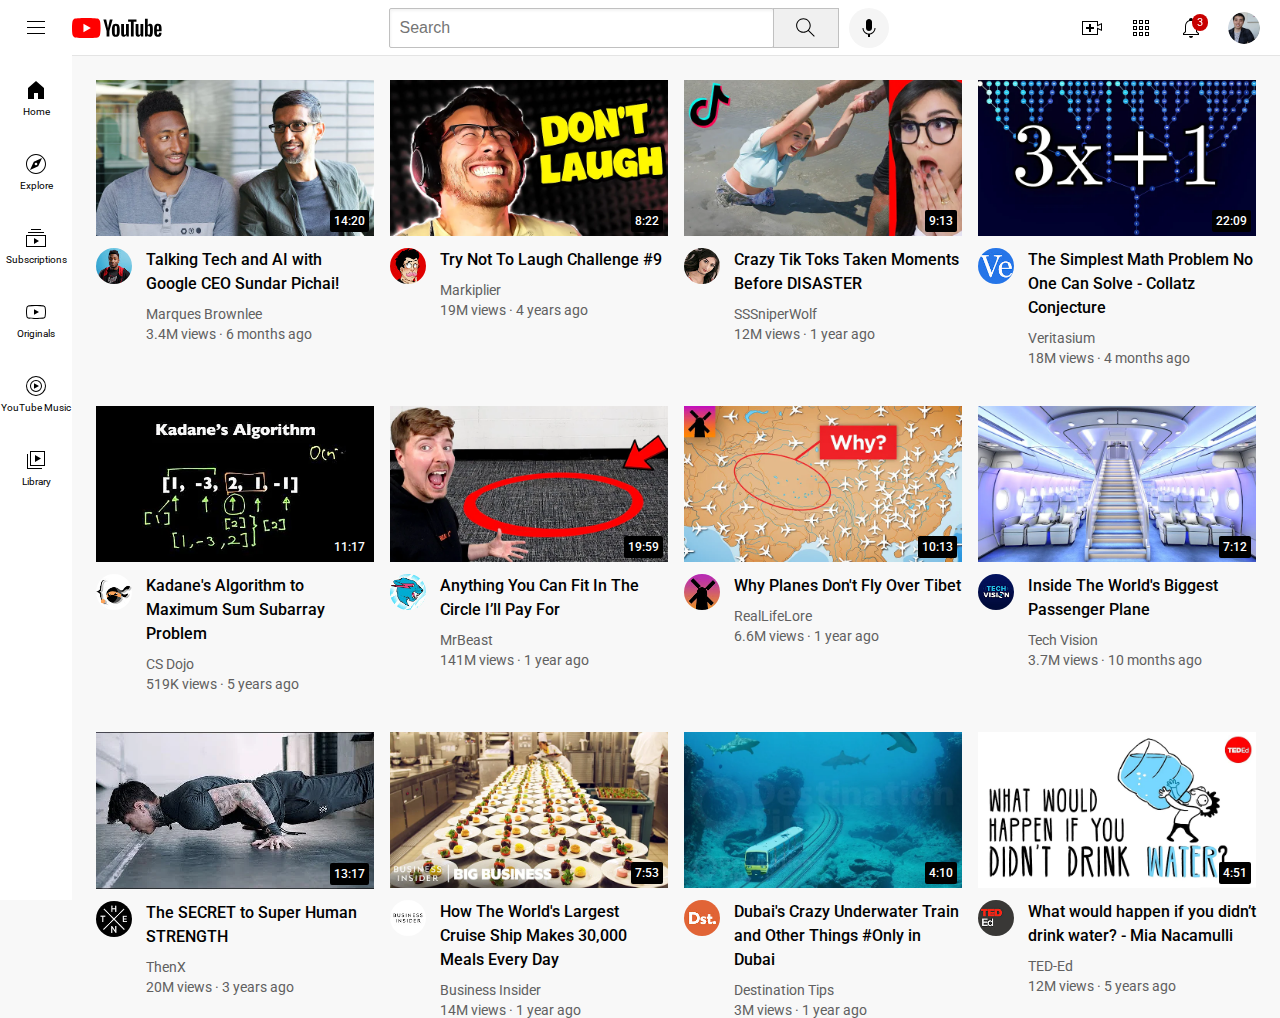
==== index.html @ 42a06a8f "Rename youtube.html to index.html" ====
<!DOCTYPE html>
<html>
  <head>
    <title>YouTube.com Clone</title>

    <link rel="preconnect" href="https://fonts.googleapis.com">
    <link rel="preconnect" href="https://fonts.gstatic.com" crossorigin>
    <link href="https://fonts.googleapis.com/css2?family=Roboto:wght@400;500;700&display=swap" rel="stylesheet">

    <link rel="stylesheet" href="styles/general.css">
    <link rel="stylesheet" href="styles/header.css">
    <link rel="stylesheet" href="styles/video.css">
    <link rel="stylesheet" href="styles/sidebar.css">
  </head>
  <body>
    <header class="header">
      <div class="left-section">
        <img class="hamburger-menu" src="icons/hamburger-menu.svg">
        <img class="youtube-logo" src="icons/youtube-logo.svg">
      </div>
      <div class="middle-section">
        <input class="search-bar" type="text" placeholder="Search">
        <button class="search-button">
          <img class="search-icon" src="icons/search.svg">
          <div class="tooltip">Search</div>
        </button>
        <!-- Put position absolute inside position relative -->
        <button class="voice-search-button">
          <img class="voice-search-icon" src="icons/voice-search-icon.svg">
          <div class="tooltip">Search with your voice</div>
        </button>
      </div>
      <div class="right-section">
        <div class="upload-icon-container">
          <img class="upload-icon" src="icons/upload.svg">
          <div class="tooltip">Create</div>
        </div>
        <div class="youtube-apps-icon-container">
          <img class="youtube-apps-icon" src="icons/youtube-apps.svg">
          <div class="tooltip">YouTube Apps</div>
        </div>
        <div class="notifications-icon-container">
          <img class="notifications-icon" src="icons/notifications.svg">
          <div class="notifications-count">3</div>
          <div class="tooltip">Notifications</div>
        </div>
        <img class="current-user-picture" src="channel-pictures/my-channel.jpeg">
      </div>
    </header>

    <nav class="sidebar">
      <div class="sidebar-link">
        <img src="icons/home.svg">
        <div>Home</div>
      </div>
      <div class="sidebar-link">
        <img src="icons/explore.svg">
        <div>Explore</div>
      </div>
      <div class="sidebar-link">
        <img src="icons/subscriptions.svg">
        <div>Subscriptions</div>
      </div>
      <div class="sidebar-link">
        <img src="icons/originals.svg">
        <div>Originals</div>
      </div>
      <div class="sidebar-link">
        <img src="icons/youtube-music.svg">
        <div>YouTube Music</div>
      </div>
      <div class="sidebar-link">
        <img src="icons/library.svg">
        <div>Library</div>
      </div>
    </nav>

    <main>
      <section class="video-grid">
        <div class="video-preview">
          <div class="thumbnail-row">
            <img class="thumbnail" src="thumbnails/thumbnail-1.webp">
            <div class="video-time">14:20</div>
          </div>
          <div class="video-info-grid">
            <div class="channel-picture">
              <img class="profile-picture" src="channel-pictures/channel-1.jpeg">
            </div>
            <div class="video-info">
              <p class="video-title">
                Talking Tech and AI with Google CEO Sundar Pichai!
              </p>
              <p class="video-author">
                Marques Brownlee
              </p>
              <p class="video-stats">
                3.4M views &#183; 6 months ago
              </p>
            </div>
          </div>
        </div>

        <div class="video-preview">
          <div class="thumbnail-row">
            <img class="thumbnail" src="thumbnails/thumbnail-2.webp">
            <div class="video-time">8:22</div>
          </div>
          <div class="video-info-grid">
            <div class="channel-picture">
              <img class="profile-picture" src="channel-pictures/channel-2.jpeg">
            </div>
            <div class="video-info">
              <p class="video-title">
                Try Not To Laugh Challenge #9
              </p>
              <p class="video-author">
                Markiplier
              </p>
              <p class="video-stats">
                19M views &#183; 4 years ago
              </p>
            </div>
          </div>
        </div>

        <div class="video-preview">
          <div class="thumbnail-row">
            <img class="thumbnail" src="thumbnails/thumbnail-3.webp">
            <div class="video-time">9:13</div>
          </div>
          <div class="video-info-grid">
            <div class="channel-picture">
              <img class="profile-picture" src="channel-pictures/channel-3.jpeg">
            </div>
            <div class="video-info">
              <p class="video-title">
                Crazy Tik Toks Taken Moments Before DISASTER
              </p>
              <p class="video-author">
                SSSniperWolf
              </p>
              <p class="video-stats">
                12M views &#183; 1 year ago
              </p>
            </div>
          </div>
        </div>

        <div class="video-preview">
          <div class="thumbnail-row">
            <img class="thumbnail" src="thumbnails/thumbnail-4.webp">
            <div class="video-time">22:09</div>
          </div>
          <div class="video-info-grid">
            <div class="channel-picture">
              <img class="profile-picture" src="channel-pictures/channel-4.jpeg">
            </div>
            <div class="video-info">
              <p class="video-title">
                The Simplest Math Problem No One Can Solve - Collatz Conjecture
              </p>
              <p class="video-author">
                Veritasium
              </p>
              <p class="video-stats">
                18M views &#183; 4 months ago
              </p>
            </div>
          </div>
        </div>

        <div class="video-preview">
          <div class="thumbnail-row">
            <img class="thumbnail" src="thumbnails/thumbnail-5.webp">
            <div class="video-time">11:17</div>
          </div>
          <div class="video-info-grid">
            <div class="channel-picture">
              <img class="profile-picture" src="channel-pictures/channel-5.jpeg">
            </div>
            <div class="video-info">
              <p class="video-title">
                Kadane's Algorithm to Maximum Sum Subarray Problem
              </p>
              <p class="video-author">
                CS Dojo
              </p>
              <p class="video-stats">
                519K views &#183; 5 years ago
              </p>
            </div>
          </div>
        </div>

        <div class="video-preview">
          <div class="thumbnail-row">
            <img class="thumbnail" src="thumbnails/thumbnail-6.webp">
            <div class="video-time">19:59</div>
          </div>
          <div class="video-info-grid">
            <div class="channel-picture">
              <img class="profile-picture" src="channel-pictures/channel-6.jpeg">
            </div>
            <div class="video-info">
              <p class="video-title">
                Anything You Can Fit In The Circle I’ll Pay For
              </p>
              <p class="video-author">
                MrBeast
              </p>
              <p class="video-stats">
                141M views &#183; 1 year ago
              </p>
            </div>
          </div>
        </div>

        <div class="video-preview">
          <div class="thumbnail-row">
            <img class="thumbnail" src="thumbnails/thumbnail-7.webp">
            <div class="video-time">10:13</div>
          </div>
          <div class="video-info-grid">
            <div class="channel-picture">
              <img class="profile-picture" src="channel-pictures/channel-7.jpeg">
            </div>
            <div class="video-info">
              <p class="video-title">
                Why Planes Don't Fly Over Tibet
              </p>
              <p class="video-author">
                RealLifeLore
              </p>
              <p class="video-stats">
                6.6M views &#183; 1 year ago
              </p>
            </div>
          </div>
        </div>

        <div class="video-preview">
          <div class="thumbnail-row">
            <img class="thumbnail" src="thumbnails/thumbnail-8.webp">
            <div class="video-time">7:12</div>
          </div>
          <div class="video-info-grid">
            <div class="channel-picture">
              <img class="profile-picture" src="channel-pictures/channel-8.jpeg">
            </div>
            <div class="video-info">
              <p class="video-title">
                Inside The World's Biggest Passenger Plane
              </p>
              <p class="video-author">
                Tech Vision
              </p>
              <p class="video-stats">
                3.7M views &#183; 10 months ago
              </p>
            </div>
          </div>
        </div>

        <div class="video-preview">
          <div class="thumbnail-row">
            <img class="thumbnail" src="thumbnails/thumbnail-9.webp">
            <div class="video-time">13:17</div>
          </div>
          <div class="video-info-grid">
            <div class="channel-picture">
              <img class="profile-picture" src="channel-pictures/channel-9.jpeg">
            </div>
            <div class="video-info">
              <p class="video-title">
                The SECRET to Super Human STRENGTH
              </p>
              <p class="video-author">
                ThenX
              </p>
              <p class="video-stats">
                20M views &#183; 3 years ago
              </p>
            </div>
          </div>
        </div>

        <div class="video-preview">
          <div class="thumbnail-row">
            <img class="thumbnail" src="thumbnails/thumbnail-10.webp">
            <div class="video-time">7:53</div>
          </div>
          <div class="video-info-grid">
            <div class="channel-picture">
              <img class="profile-picture" src="channel-pictures/channel-10.jpeg">
            </div>
            <div class="video-info">
              <p class="video-title">
                How The World's Largest Cruise Ship Makes 30,000 Meals Every Day
              </p>
              <p class="video-author">
                Business Insider
              </p>
              <p class="video-stats">
                14M views &#183; 1 year ago
              </p>
            </div>
          </div>
        </div>

        <div class="video-preview">
          <div class="thumbnail-row">
            <img class="thumbnail" src="thumbnails/thumbnail-11.webp">
            <div class="video-time">4:10</div>
          </div>
          <div class="video-info-grid">
            <div class="channel-picture">
              <img class="profile-picture" src="channel-pictures/channel-11.jpeg">
            </div>
            <div class="video-info">
              <p class="video-title">
                Dubai's Crazy Underwater Train and Other Things #Only in Dubai
              </p>
              <p class="video-author">
                Destination Tips
              </p>
              <p class="video-stats">
                3M views &#183; 1 year ago
              </p>
            </div>
          </div>
        </div>

        <div class="video-preview">
          <div class="thumbnail-row">
            <img class="thumbnail" src="thumbnails/thumbnail-12.webp">
            <div class="video-time">4:51</div>
          </div>
          <div class="video-info-grid">
            <div class="channel-picture">
              <img class="profile-picture" src="channel-pictures/channel-12.jpeg">
            </div>
            <div class="video-info">
              <p class="video-title">
                What would happen if you didn’t drink water? - Mia Nacamulli
              </p>
              <p class="video-author">
                TED-Ed
              </p>
              <p class="video-stats">
                12M views &#183; 5 years ago
              </p>
            </div>
          </div>
        </div>
      </section>
    </main>
  </body>
</html>
---- styles/general.css ----
p {
  margin-top: 0;
  margin-bottom: 0;
}

body {
  /* This style below will be inherited */
  font-family: Roboto, Arial;
  margin: 0;
  padding-top: 80px;
  padding-left: 96px;
  padding-right: 24px;
  background-color: rgb(248, 248, 248);
}
---- styles/header.css ----
.header {
  height: 55px;

  display: flex;
  flex-direction: row;
  justify-content: space-between;

  position: fixed;
  top: 0;
  left: 0;
  right: 0;
  z-index: 100;

  background-color: white;
  border-bottom-width: 1px;
  border-bottom-style: solid;
  border-bottom-color: rgb(228, 228, 228);
}

.left-section {
  display: flex;
  align-items: center;
}

.hamburger-menu {
  height: 24px;
  margin-left: 24px;
  margin-right: 24px;
}

.youtube-logo {
  height: 20px;
}

.middle-section {
  flex: 1;
  margin-left: 70px;
  margin-right: 35px;
  max-width: 500px;
  display: flex;
  align-items: center;
}

.search-bar {
  flex: 1;
  height: 36px;
  padding-left: 10px;
  font-size: 16px;
  border: 1px solid rgb(192, 192, 192);
  border-radius: 2px;
  box-shadow: inset 1px 2px 3px rgba(0, 0, 0, 0.05);
  width: 0;
}

.search-bar::placeholder {
  font-size: 16px;
}

.search-button {
  height: 40px;
  width: 66px;
  background-color: rgb(240, 240, 240);
  border-width: 1px;
  border-style: solid;
  border-color: rgb(192, 192, 192);
  margin-left: -1px;
  margin-right: 10px;
}

.search-button,
.voice-search-button,
.upload-icon-container {
  display: flex;
  justify-content: center;
  align-items: center;
  position: relative;
}

.search-button .tooltip,
.voice-search-button .tooltip,
.upload-icon-container .tooltip {
  position: absolute;
  background-color: gray;
  color: white;
  padding-top: 4px;
  padding-bottom: 4px;
  padding-left: 8px;
  padding-right: 8px;
  border-radius: 2px;
  font-size: 12px;
  bottom: -30px;
  opacity: 0;
  transition: opacity 0.15s;
  pointer-events: none;
  white-space: nowrap;
}

.search-button:hover .tooltip,
.voice-search-button:hover .tooltip,
.upload-icon-container:hover .tooltip {
  opacity: 1;
}

.search-icon {
  height: 25px;
}

.voice-search-button {
  height: 40px;
  width: 40px;
  border-radius: 20px;
  border: none;
  background-color: rgb(245, 245, 245);
}

.voice-search-icon {
  height: 24px;
}

.right-section {
  width: 180px;
  margin-right: 20px;
  display: flex;
  align-items: center;
  justify-content: space-between;
  flex-shrink: 0;
}

.upload-icon {
  height: 24px;
}

.youtube-apps-icon {
  height: 24px;
}

.notifications-icon {
  height: 24px;
}

.notifications-icon-container {
  position: relative;
}

.notifications-count {
  position: absolute;
  top: -2px;
  right: -5px;
  background-color: rgb(200, 0, 0);
  color: white;
  font-size: 11px;
  padding-left: 5px;
  padding-right: 5px;
  padding-top: 2px;
  padding-bottom: 2px;
  border-radius: 10px;
}

.current-user-picture {
  height: 32px;
  border-radius: 16px;
}

.search-button,
.voice-search-button,
.upload-icon-container,
.youtube-apps-icon-container,
.notifications-icon-container {
  display: flex;
  justify-content: center;
  align-items: center;
  position: relative;
  cursor: pointer;
}

.search-button .tooltip,
.voice-search-button .tooltip,
.upload-icon-container .tooltip,
.youtube-apps-icon-container .tooltip,
.notifications-icon-container .tooltip {
  font-family: Roboto, Arial;
  position: absolute;
  background-color: gray;
  color: white;
  padding-top: 4px;
  padding-bottom: 4px;
  padding-left: 8px;
  padding-right: 8px;
  border-radius: 2px;
  font-size: 12px;
  bottom: -30px;
  opacity: 0;
  transition: opacity 0.15s;
  pointer-events: none;
  white-space: nowrap;
}

.search-button:hover .tooltip,
.voice-search-button:hover .tooltip,
.upload-icon-container:hover .tooltip,
.youtube-apps-icon-container:hover .tooltip,
.notifications-icon-container:hover .tooltip {
  opacity: 1;
}
---- styles/video.css ----
.thumbnail {
  width: 100%;
}

.video-title {
  margin-top: 0;
  font-size: 14px;
  font-weight: 500;
  line-height: 20px;
  margin-bottom: 10px;
}

.video-info-grid {
  display: grid;
  grid-template-columns: 50px 1fr;
}

.profile-picture {
  width: 36px;
  border-radius: 50px;
}

.thumbnail-row {
  margin-bottom: 8px;
  position: relative;
}

.video-author,
.video-stats {
  font-size: 12px;
  color: rgb(96, 96, 96);
}

.video-author {
  margin-bottom: 4px;
}

@media (min-width: 1000px) {
  .video-title {
    font-size: 16px;
    line-height: 24px;
  }
}

@media (min-width: 1000px) {
  .video-author,
  .video-stats {
    font-size: 14px;
  }
}

.video-grid {
  display: grid;
  grid-template-columns: 1fr 1fr 1fr;
  column-gap: 16px;
  row-gap: 40px;
}

@media (max-width: 750px) {
  .video-grid {
    grid-template-columns: 1fr 1fr;
  }
}

@media (min-width: 751px) and (max-width: 999px) {
  .video-grid {
    grid-template-columns: 1fr 1fr 1fr;
  }
}

@media (min-width: 1000px) {
  .video-grid {
    grid-template-columns: 1fr 1fr 1fr 1fr;
  }
}

.video-time {
  font-size: 12px;
  font-weight: 500;
  padding: 4px;
  border-radius: 2px;
  background-color: black;
  color: white;
  position: absolute;
  bottom: 8px;
  right: 5px;
}
---- styles/sidebar.css ----
.sidebar {
  position: fixed;
  left: 0;
  bottom: 0;
  top: 55px;
  background-color: white;
  width: 72px;
  z-index: 200;
  padding-top: 5px;
}

.sidebar-link {
  height: 74px;
  display: flex;
  justify-content: center;
  align-items: center;
  flex-direction: column;
  cursor: pointer;
}

.sidebar-link:hover {
  background-color: rgb(235, 235, 235);
}

.sidebar-link img {
  height: 24px;
  margin-bottom: 4px;
}

.sidebar-link div {
  font-size: 10px;
}
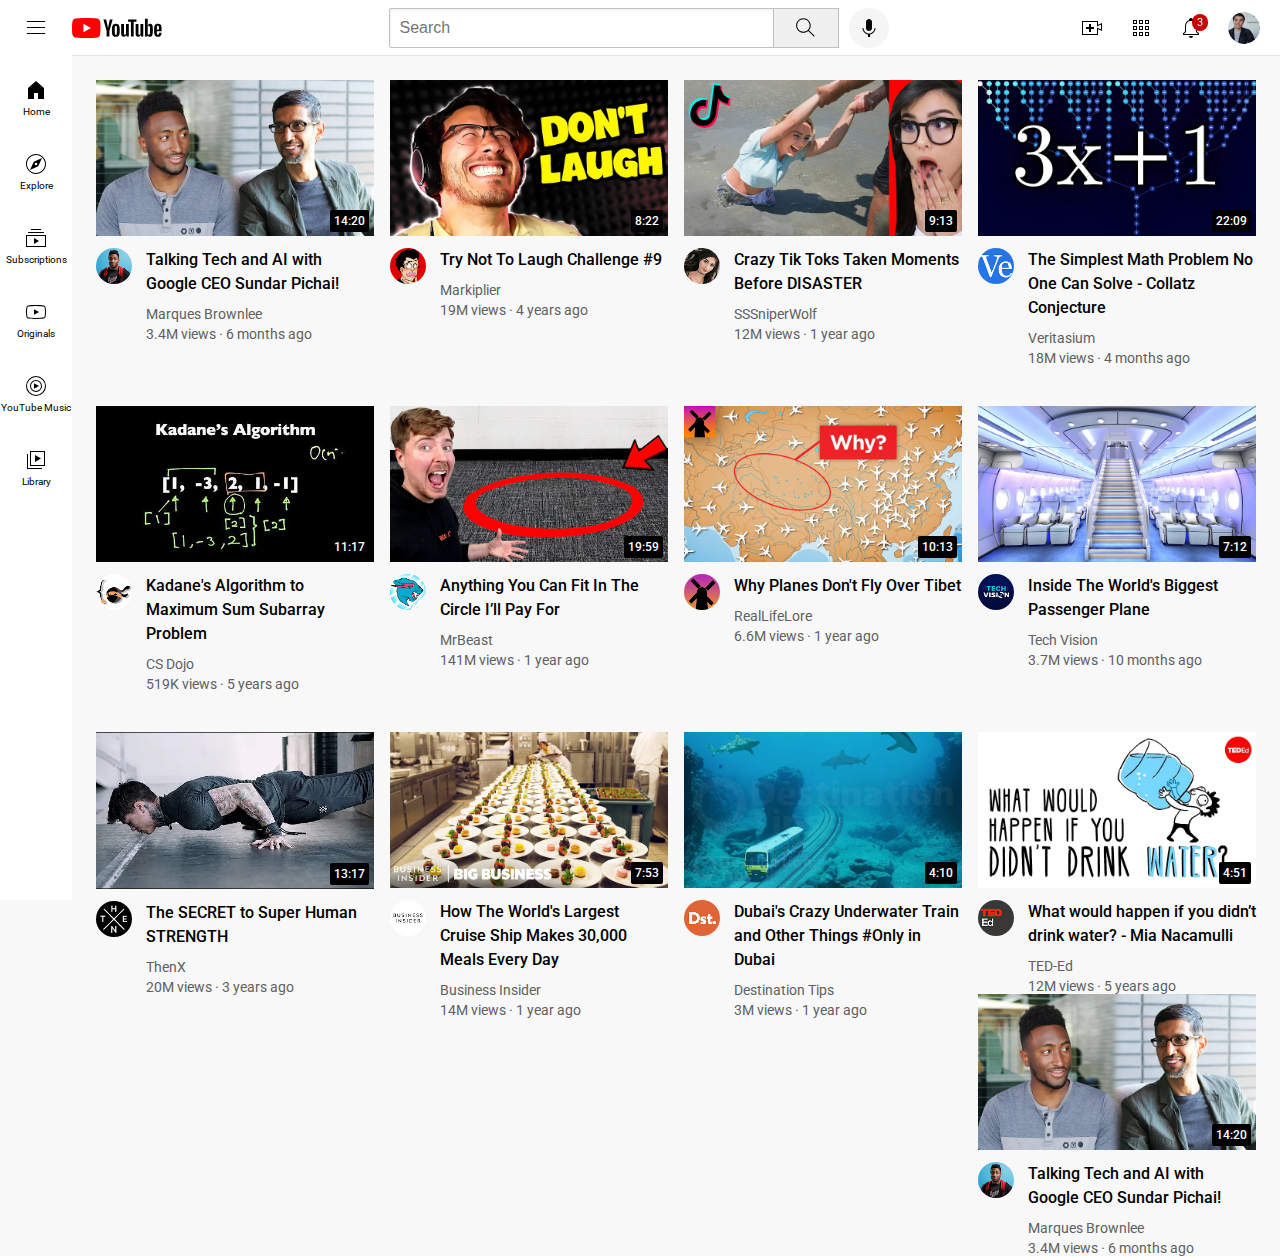
==== commit b0df75be: "Update index.html" ====
--- a/index.html
+++ b/index.html
@@ -351,6 +351,29 @@
               </p>
             </div>
           </div>
+
+          <div class="video-preview">
+          <div class="thumbnail-row">
+            <img class="thumbnail" src="thumbnails/thumbnail-1.webp">
+            <div class="video-time">14:20</div>
+          </div>
+          <div class="video-info-grid">
+            <div class="channel-picture">
+              <img class="profile-picture" src="channel-pictures/channel-1.jpeg">
+            </div>
+            <div class="video-info">
+              <p class="video-title">
+                Talking Tech and AI with Google CEO Sundar Pichai!
+              </p>
+              <p class="video-author">
+                Marques Brownlee
+              </p>
+              <p class="video-stats">
+                3.4M views &#183; 6 months ago
+              </p>
+            </div>
+          </div>
+        </div>
         </div>
       </section>
     </main>
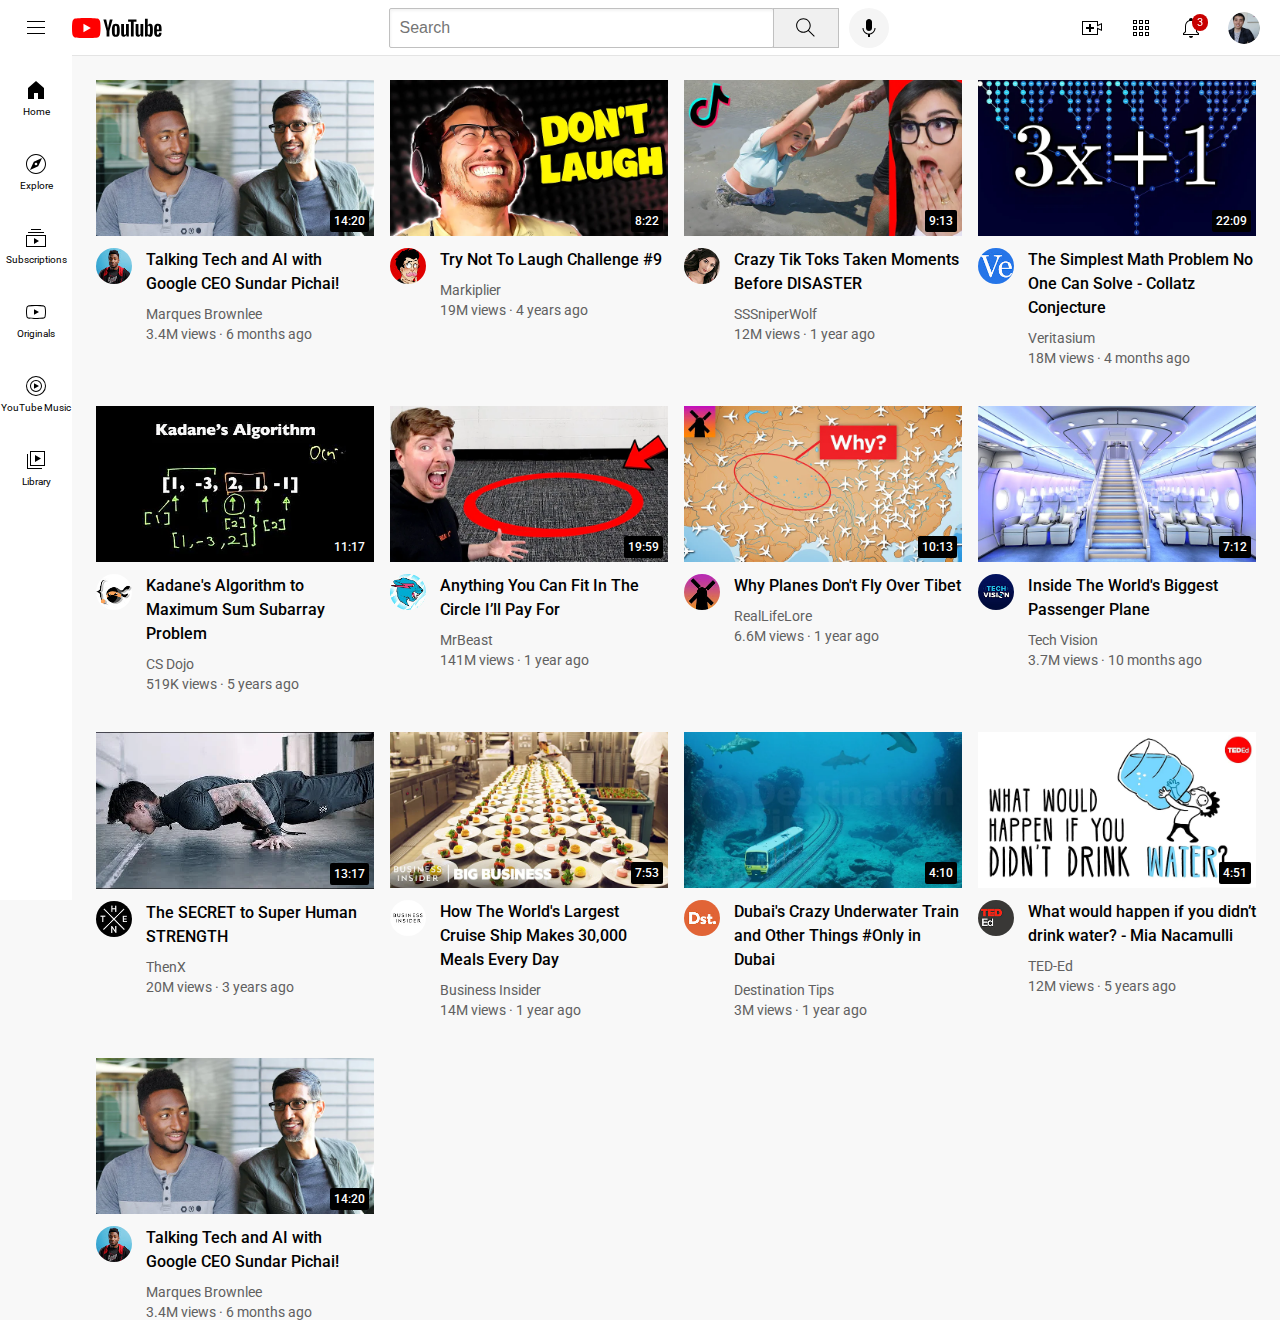
==== commit 7485866b: "Update index.html" ====
--- a/index.html
+++ b/index.html
@@ -351,8 +351,9 @@
               </p>
             </div>
           </div>
-
-          <div class="video-preview">
+        </div>
+
+        <div class="video-preview">
           <div class="thumbnail-row">
             <img class="thumbnail" src="thumbnails/thumbnail-1.webp">
             <div class="video-time">14:20</div>
@@ -373,7 +374,6 @@
               </p>
             </div>
           </div>
-        </div>
         </div>
       </section>
     </main>
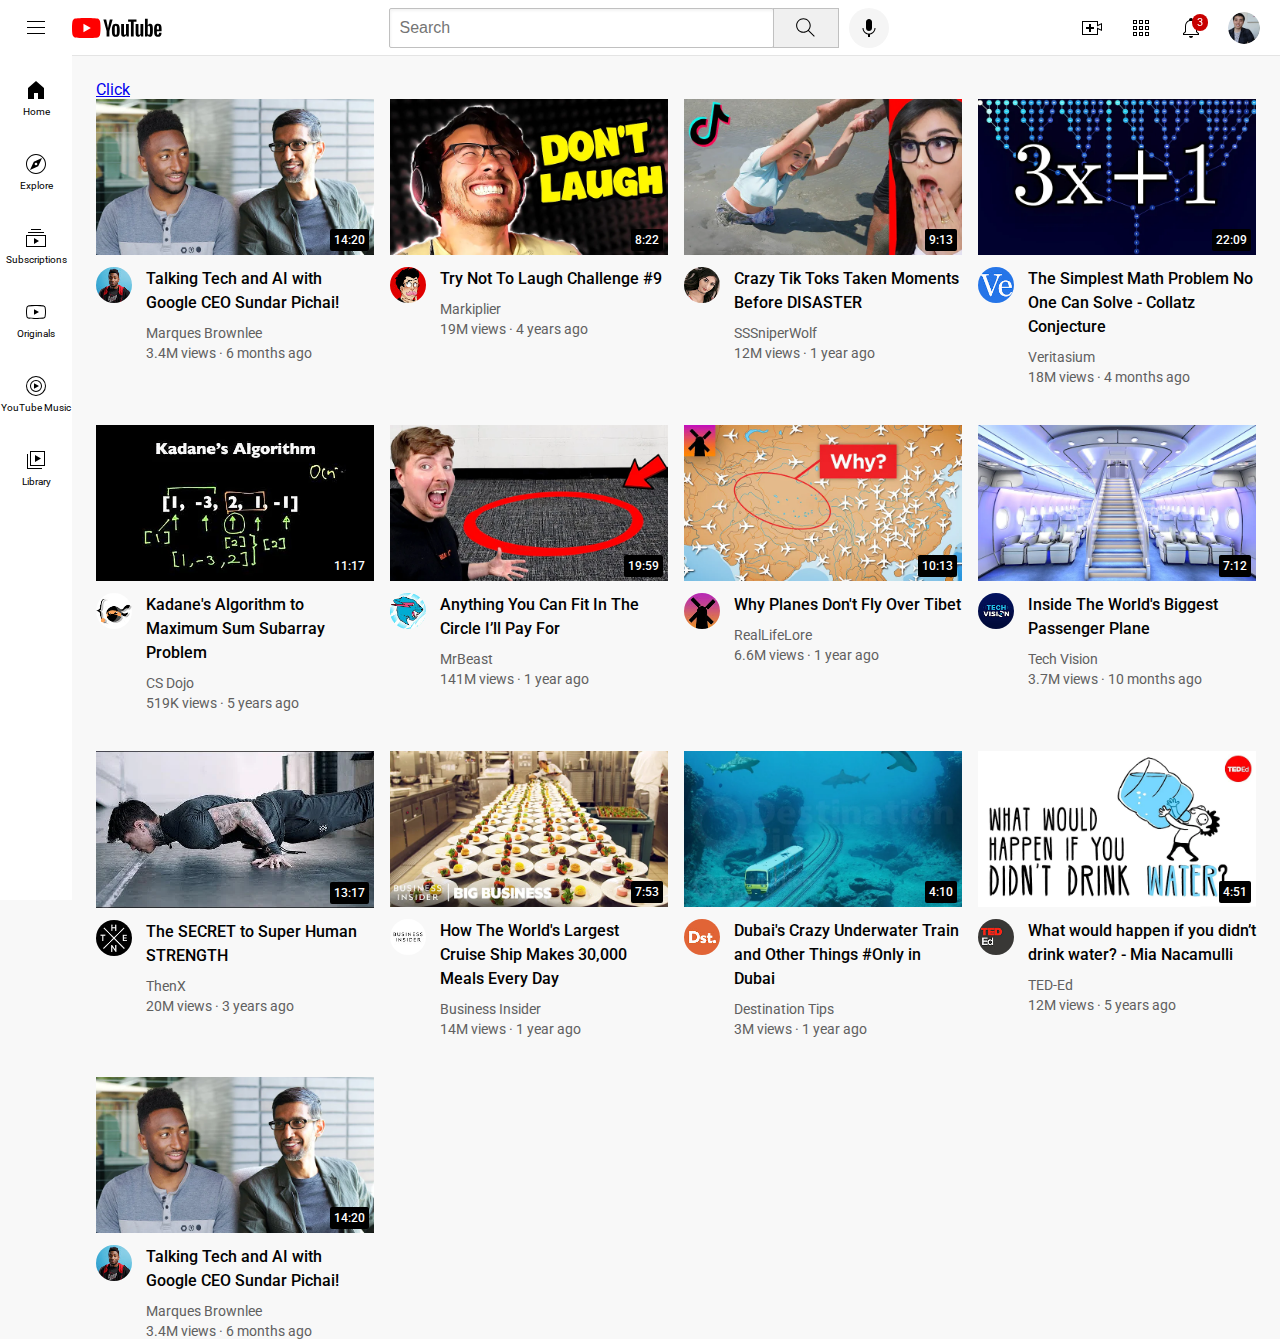
==== commit 432df16b: "Update index.html" ====
--- a/index.html
+++ b/index.html
@@ -13,6 +13,9 @@
     <link rel="stylesheet" href="styles/sidebar.css">
   </head>
   <body>
+
+    <a href="display.html">Click</a>
+    
     <header class="header">
       <div class="left-section">
         <img class="hamburger-menu" src="icons/hamburger-menu.svg">
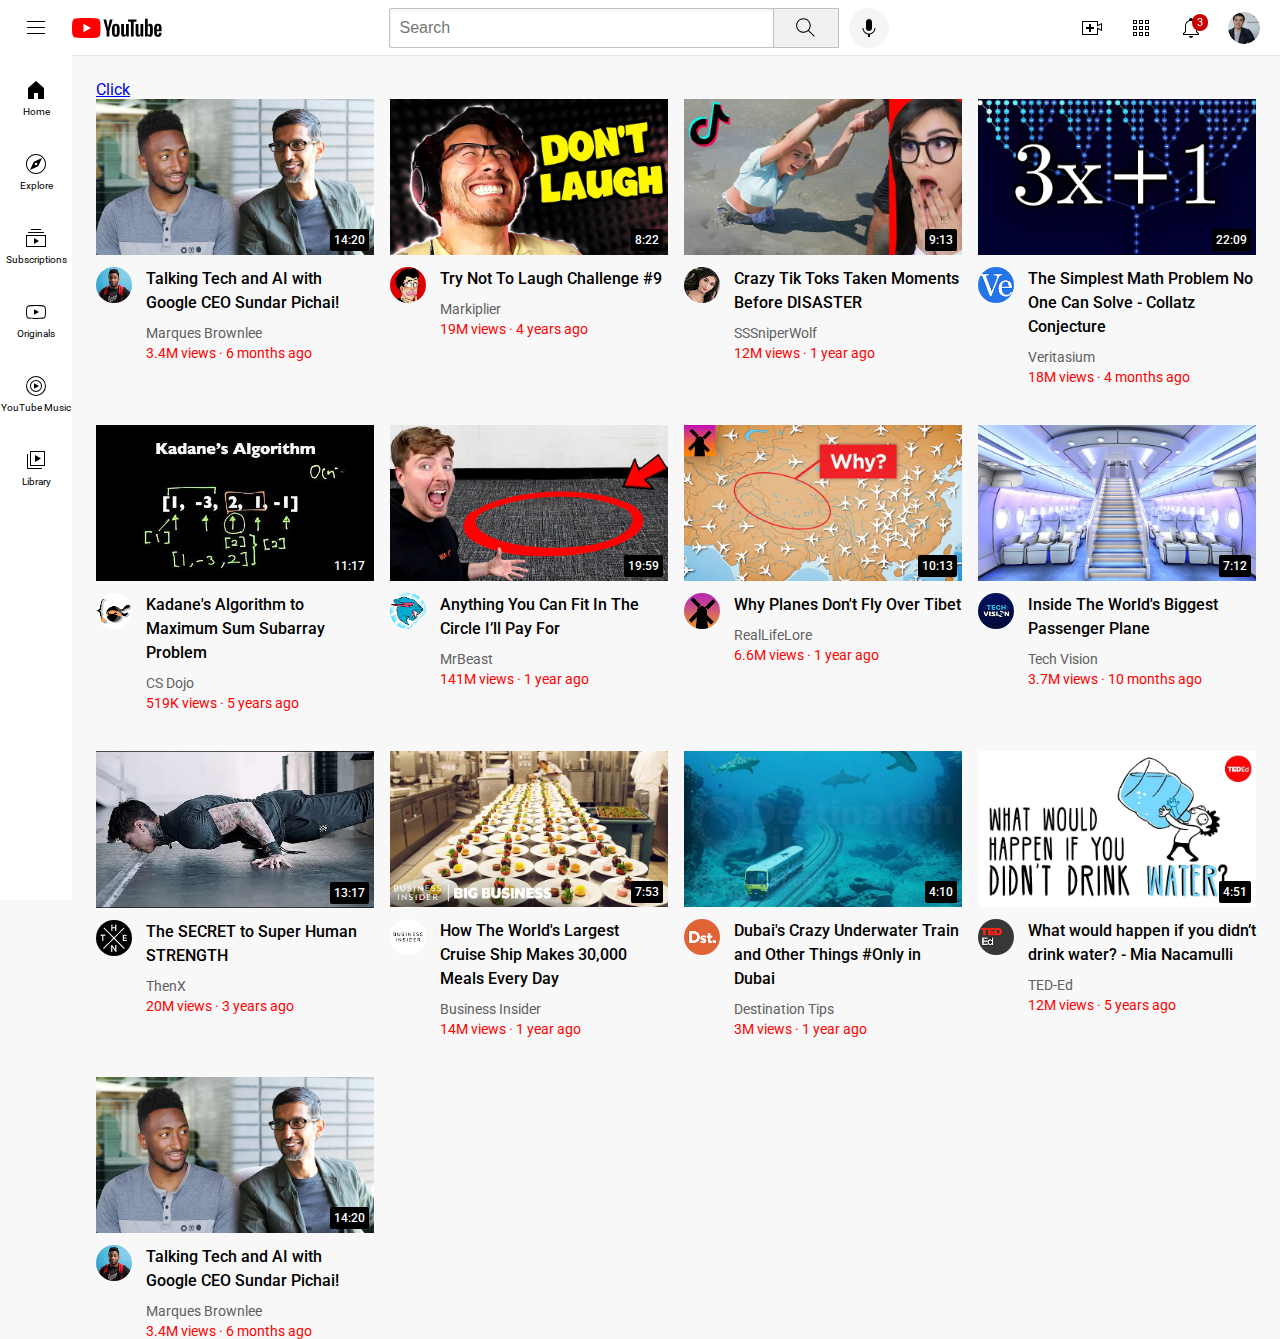
==== commit e9310a61: "Update index.html" ====
--- a/index.html
+++ b/index.html
@@ -11,6 +11,7 @@
     <link rel="stylesheet" href="styles/header.css">
     <link rel="stylesheet" href="styles/video.css">
     <link rel="stylesheet" href="styles/sidebar.css">
+    <link rel="stylesheet" href="styles/test.css">
   </head>
   <body>
 
--- a/styles/test.css
+++ b/styles/test.css
@@ -0,0 +1,3 @@
+.video-stats {
+  color: red;
+}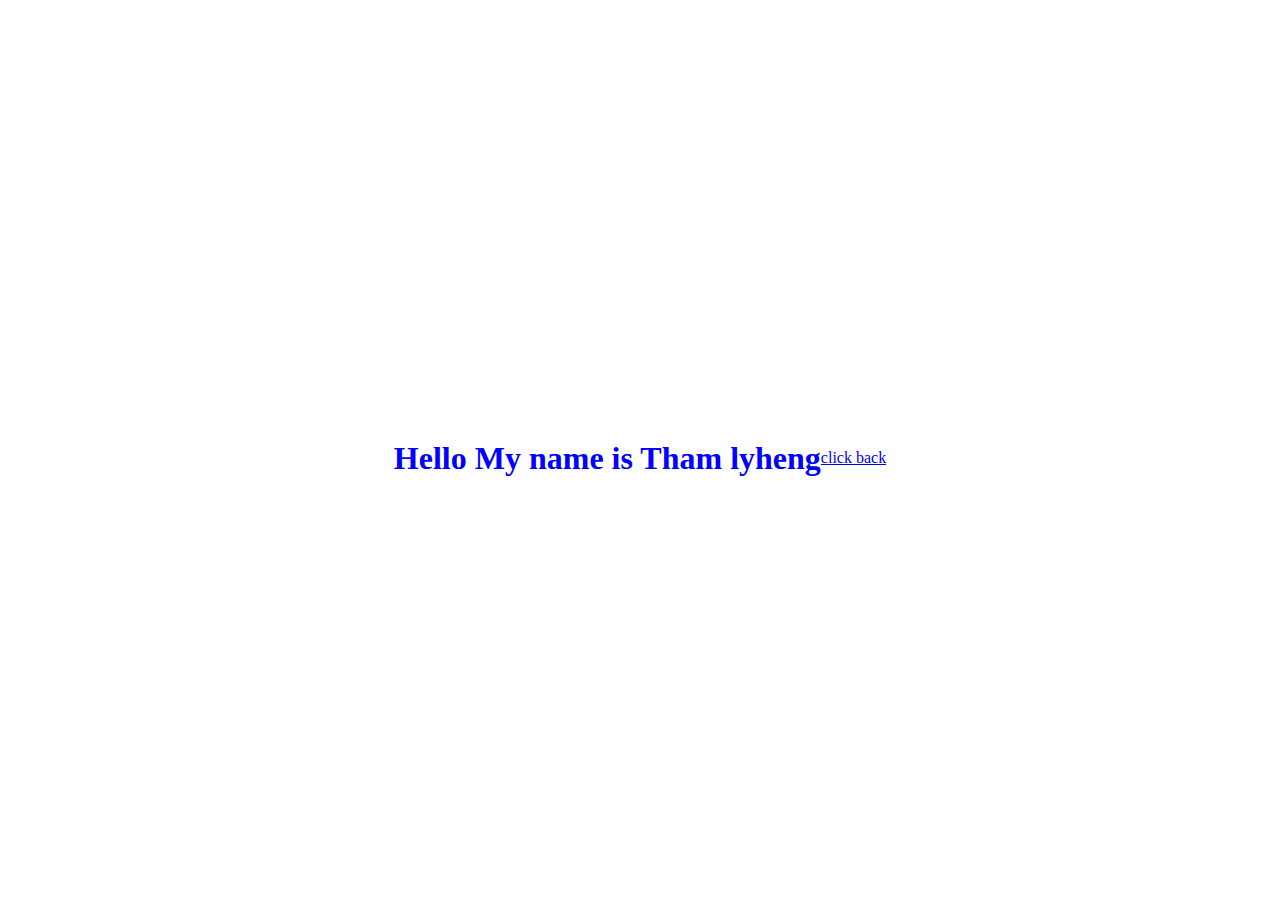
==== commit c6eb3e97: "Update and rename display.html to index.html" ====
--- a/index.html
+++ b/index.html
@@ -1,385 +1,25 @@
-<!DOCTYPE html>
-<html>
-  <head>
-    <title>YouTube.com Clone</title>
-
-    <link rel="preconnect" href="https://fonts.googleapis.com">
-    <link rel="preconnect" href="https://fonts.gstatic.com" crossorigin>
-    <link href="https://fonts.googleapis.com/css2?family=Roboto:wght@400;500;700&display=swap" rel="stylesheet">
-
-    <link rel="stylesheet" href="styles/general.css">
-    <link rel="stylesheet" href="styles/header.css">
-    <link rel="stylesheet" href="styles/video.css">
-    <link rel="stylesheet" href="styles/sidebar.css">
-    <link rel="stylesheet" href="styles/test.css">
-  </head>
-  <body>
-
-    <a href="display.html">Click</a>
-    
-    <header class="header">
-      <div class="left-section">
-        <img class="hamburger-menu" src="icons/hamburger-menu.svg">
-        <img class="youtube-logo" src="icons/youtube-logo.svg">
-      </div>
-      <div class="middle-section">
-        <input class="search-bar" type="text" placeholder="Search">
-        <button class="search-button">
-          <img class="search-icon" src="icons/search.svg">
-          <div class="tooltip">Search</div>
-        </button>
-        <!-- Put position absolute inside position relative -->
-        <button class="voice-search-button">
-          <img class="voice-search-icon" src="icons/voice-search-icon.svg">
-          <div class="tooltip">Search with your voice</div>
-        </button>
-      </div>
-      <div class="right-section">
-        <div class="upload-icon-container">
-          <img class="upload-icon" src="icons/upload.svg">
-          <div class="tooltip">Create</div>
-        </div>
-        <div class="youtube-apps-icon-container">
-          <img class="youtube-apps-icon" src="icons/youtube-apps.svg">
-          <div class="tooltip">YouTube Apps</div>
-        </div>
-        <div class="notifications-icon-container">
-          <img class="notifications-icon" src="icons/notifications.svg">
-          <div class="notifications-count">3</div>
-          <div class="tooltip">Notifications</div>
-        </div>
-        <img class="current-user-picture" src="channel-pictures/my-channel.jpeg">
-      </div>
-    </header>
-
-    <nav class="sidebar">
-      <div class="sidebar-link">
-        <img src="icons/home.svg">
-        <div>Home</div>
-      </div>
-      <div class="sidebar-link">
-        <img src="icons/explore.svg">
-        <div>Explore</div>
-      </div>
-      <div class="sidebar-link">
-        <img src="icons/subscriptions.svg">
-        <div>Subscriptions</div>
-      </div>
-      <div class="sidebar-link">
-        <img src="icons/originals.svg">
-        <div>Originals</div>
-      </div>
-      <div class="sidebar-link">
-        <img src="icons/youtube-music.svg">
-        <div>YouTube Music</div>
-      </div>
-      <div class="sidebar-link">
-        <img src="icons/library.svg">
-        <div>Library</div>
-      </div>
-    </nav>
-
-    <main>
-      <section class="video-grid">
-        <div class="video-preview">
-          <div class="thumbnail-row">
-            <img class="thumbnail" src="thumbnails/thumbnail-1.webp">
-            <div class="video-time">14:20</div>
-          </div>
-          <div class="video-info-grid">
-            <div class="channel-picture">
-              <img class="profile-picture" src="channel-pictures/channel-1.jpeg">
-            </div>
-            <div class="video-info">
-              <p class="video-title">
-                Talking Tech and AI with Google CEO Sundar Pichai!
-              </p>
-              <p class="video-author">
-                Marques Brownlee
-              </p>
-              <p class="video-stats">
-                3.4M views &#183; 6 months ago
-              </p>
-            </div>
-          </div>
-        </div>
-
-        <div class="video-preview">
-          <div class="thumbnail-row">
-            <img class="thumbnail" src="thumbnails/thumbnail-2.webp">
-            <div class="video-time">8:22</div>
-          </div>
-          <div class="video-info-grid">
-            <div class="channel-picture">
-              <img class="profile-picture" src="channel-pictures/channel-2.jpeg">
-            </div>
-            <div class="video-info">
-              <p class="video-title">
-                Try Not To Laugh Challenge #9
-              </p>
-              <p class="video-author">
-                Markiplier
-              </p>
-              <p class="video-stats">
-                19M views &#183; 4 years ago
-              </p>
-            </div>
-          </div>
-        </div>
-
-        <div class="video-preview">
-          <div class="thumbnail-row">
-            <img class="thumbnail" src="thumbnails/thumbnail-3.webp">
-            <div class="video-time">9:13</div>
-          </div>
-          <div class="video-info-grid">
-            <div class="channel-picture">
-              <img class="profile-picture" src="channel-pictures/channel-3.jpeg">
-            </div>
-            <div class="video-info">
-              <p class="video-title">
-                Crazy Tik Toks Taken Moments Before DISASTER
-              </p>
-              <p class="video-author">
-                SSSniperWolf
-              </p>
-              <p class="video-stats">
-                12M views &#183; 1 year ago
-              </p>
-            </div>
-          </div>
-        </div>
-
-        <div class="video-preview">
-          <div class="thumbnail-row">
-            <img class="thumbnail" src="thumbnails/thumbnail-4.webp">
-            <div class="video-time">22:09</div>
-          </div>
-          <div class="video-info-grid">
-            <div class="channel-picture">
-              <img class="profile-picture" src="channel-pictures/channel-4.jpeg">
-            </div>
-            <div class="video-info">
-              <p class="video-title">
-                The Simplest Math Problem No One Can Solve - Collatz Conjecture
-              </p>
-              <p class="video-author">
-                Veritasium
-              </p>
-              <p class="video-stats">
-                18M views &#183; 4 months ago
-              </p>
-            </div>
-          </div>
-        </div>
-
-        <div class="video-preview">
-          <div class="thumbnail-row">
-            <img class="thumbnail" src="thumbnails/thumbnail-5.webp">
-            <div class="video-time">11:17</div>
-          </div>
-          <div class="video-info-grid">
-            <div class="channel-picture">
-              <img class="profile-picture" src="channel-pictures/channel-5.jpeg">
-            </div>
-            <div class="video-info">
-              <p class="video-title">
-                Kadane's Algorithm to Maximum Sum Subarray Problem
-              </p>
-              <p class="video-author">
-                CS Dojo
-              </p>
-              <p class="video-stats">
-                519K views &#183; 5 years ago
-              </p>
-            </div>
-          </div>
-        </div>
-
-        <div class="video-preview">
-          <div class="thumbnail-row">
-            <img class="thumbnail" src="thumbnails/thumbnail-6.webp">
-            <div class="video-time">19:59</div>
-          </div>
-          <div class="video-info-grid">
-            <div class="channel-picture">
-              <img class="profile-picture" src="channel-pictures/channel-6.jpeg">
-            </div>
-            <div class="video-info">
-              <p class="video-title">
-                Anything You Can Fit In The Circle I’ll Pay For
-              </p>
-              <p class="video-author">
-                MrBeast
-              </p>
-              <p class="video-stats">
-                141M views &#183; 1 year ago
-              </p>
-            </div>
-          </div>
-        </div>
-
-        <div class="video-preview">
-          <div class="thumbnail-row">
-            <img class="thumbnail" src="thumbnails/thumbnail-7.webp">
-            <div class="video-time">10:13</div>
-          </div>
-          <div class="video-info-grid">
-            <div class="channel-picture">
-              <img class="profile-picture" src="channel-pictures/channel-7.jpeg">
-            </div>
-            <div class="video-info">
-              <p class="video-title">
-                Why Planes Don't Fly Over Tibet
-              </p>
-              <p class="video-author">
-                RealLifeLore
-              </p>
-              <p class="video-stats">
-                6.6M views &#183; 1 year ago
-              </p>
-            </div>
-          </div>
-        </div>
-
-        <div class="video-preview">
-          <div class="thumbnail-row">
-            <img class="thumbnail" src="thumbnails/thumbnail-8.webp">
-            <div class="video-time">7:12</div>
-          </div>
-          <div class="video-info-grid">
-            <div class="channel-picture">
-              <img class="profile-picture" src="channel-pictures/channel-8.jpeg">
-            </div>
-            <div class="video-info">
-              <p class="video-title">
-                Inside The World's Biggest Passenger Plane
-              </p>
-              <p class="video-author">
-                Tech Vision
-              </p>
-              <p class="video-stats">
-                3.7M views &#183; 10 months ago
-              </p>
-            </div>
-          </div>
-        </div>
-
-        <div class="video-preview">
-          <div class="thumbnail-row">
-            <img class="thumbnail" src="thumbnails/thumbnail-9.webp">
-            <div class="video-time">13:17</div>
-          </div>
-          <div class="video-info-grid">
-            <div class="channel-picture">
-              <img class="profile-picture" src="channel-pictures/channel-9.jpeg">
-            </div>
-            <div class="video-info">
-              <p class="video-title">
-                The SECRET to Super Human STRENGTH
-              </p>
-              <p class="video-author">
-                ThenX
-              </p>
-              <p class="video-stats">
-                20M views &#183; 3 years ago
-              </p>
-            </div>
-          </div>
-        </div>
-
-        <div class="video-preview">
-          <div class="thumbnail-row">
-            <img class="thumbnail" src="thumbnails/thumbnail-10.webp">
-            <div class="video-time">7:53</div>
-          </div>
-          <div class="video-info-grid">
-            <div class="channel-picture">
-              <img class="profile-picture" src="channel-pictures/channel-10.jpeg">
-            </div>
-            <div class="video-info">
-              <p class="video-title">
-                How The World's Largest Cruise Ship Makes 30,000 Meals Every Day
-              </p>
-              <p class="video-author">
-                Business Insider
-              </p>
-              <p class="video-stats">
-                14M views &#183; 1 year ago
-              </p>
-            </div>
-          </div>
-        </div>
-
-        <div class="video-preview">
-          <div class="thumbnail-row">
-            <img class="thumbnail" src="thumbnails/thumbnail-11.webp">
-            <div class="video-time">4:10</div>
-          </div>
-          <div class="video-info-grid">
-            <div class="channel-picture">
-              <img class="profile-picture" src="channel-pictures/channel-11.jpeg">
-            </div>
-            <div class="video-info">
-              <p class="video-title">
-                Dubai's Crazy Underwater Train and Other Things #Only in Dubai
-              </p>
-              <p class="video-author">
-                Destination Tips
-              </p>
-              <p class="video-stats">
-                3M views &#183; 1 year ago
-              </p>
-            </div>
-          </div>
-        </div>
-
-        <div class="video-preview">
-          <div class="thumbnail-row">
-            <img class="thumbnail" src="thumbnails/thumbnail-12.webp">
-            <div class="video-time">4:51</div>
-          </div>
-          <div class="video-info-grid">
-            <div class="channel-picture">
-              <img class="profile-picture" src="channel-pictures/channel-12.jpeg">
-            </div>
-            <div class="video-info">
-              <p class="video-title">
-                What would happen if you didn’t drink water? - Mia Nacamulli
-              </p>
-              <p class="video-author">
-                TED-Ed
-              </p>
-              <p class="video-stats">
-                12M views &#183; 5 years ago
-              </p>
-            </div>
-          </div>
-        </div>
-
-        <div class="video-preview">
-          <div class="thumbnail-row">
-            <img class="thumbnail" src="thumbnails/thumbnail-1.webp">
-            <div class="video-time">14:20</div>
-          </div>
-          <div class="video-info-grid">
-            <div class="channel-picture">
-              <img class="profile-picture" src="channel-pictures/channel-1.jpeg">
-            </div>
-            <div class="video-info">
-              <p class="video-title">
-                Talking Tech and AI with Google CEO Sundar Pichai!
-              </p>
-              <p class="video-author">
-                Marques Brownlee
-              </p>
-              <p class="video-stats">
-                3.4M views &#183; 6 months ago
-              </p>
-            </div>
-          </div>
-        </div>
-      </section>
-    </main>
-  </body>
-</html>
+<!DOCTYPE html>
+<html>
+  <head>
+    <title>display</title>
+    <link rel="stylesheet" href="">
+    <style>
+      body {
+        display: flex;
+        align-items: center;
+        justify-content: center;
+        min-height: 100vh;
+      }
+      h1 {
+        color: blue;
+      }
+    </style>
+  </head>
+  <body>
+
+    <h1> Hello My name is Tham lyheng</h1>
+
+    <a href="youtube.html">click back</a>
+
+  </body>
+</html>
